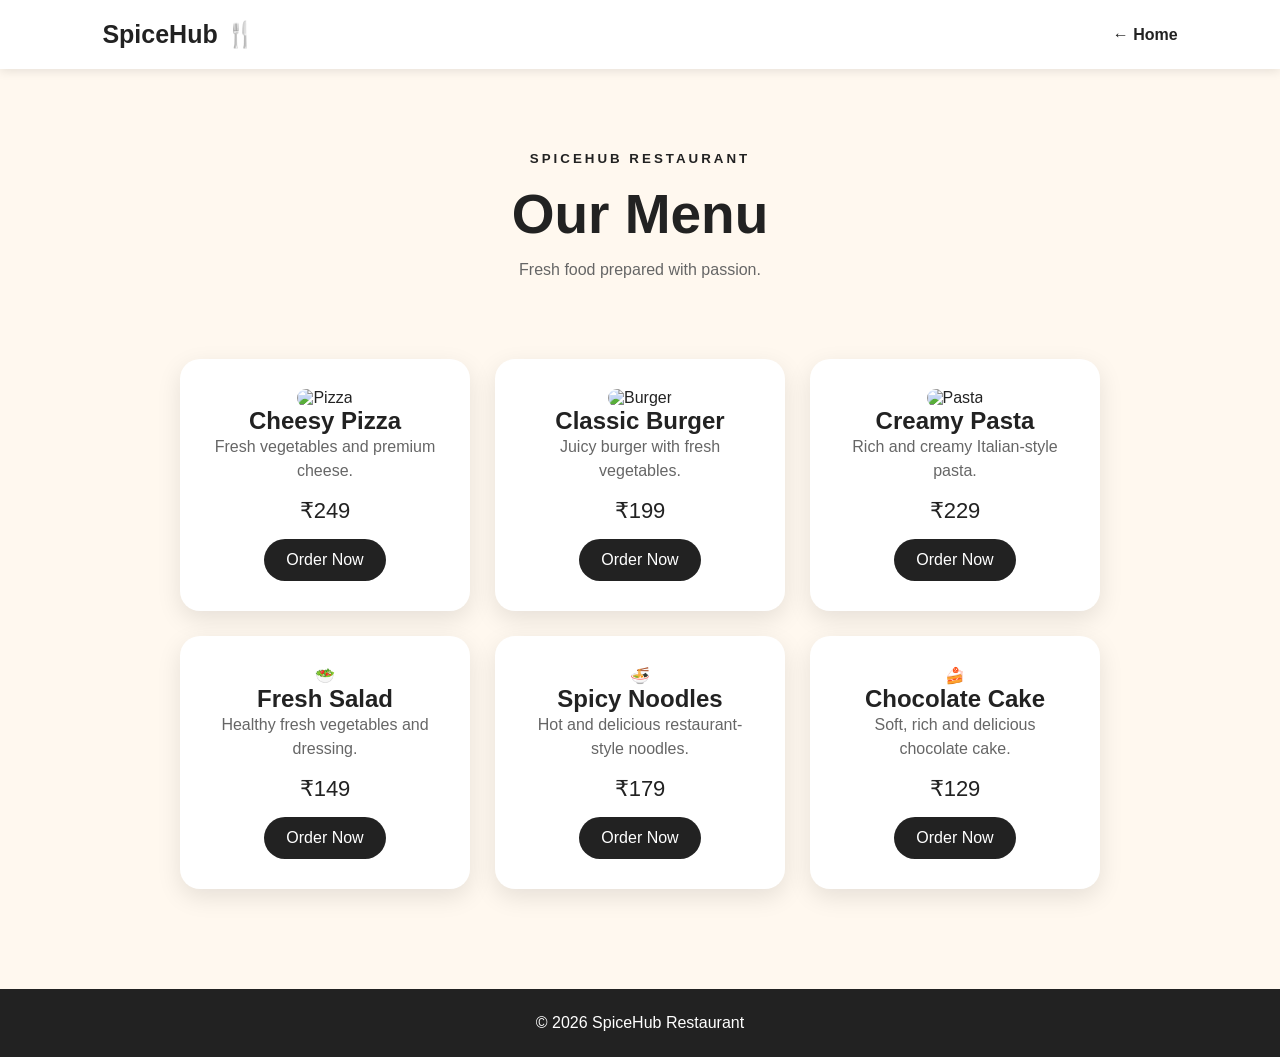
==== menue.html @ 622c00dc "Add files via upload" ====
<!DOCTYPE html>
<html lang="en">
<head>
<meta charset="UTF-8">
<meta name="viewport" content="width=device-width, initial-scale=1.0">

<title>SpiceHub Menu</title>

<style>
* {
    margin: 0;
    padding: 0;
    box-sizing: border-box;
}

body {
    font-family: Arial, sans-serif;
    background: #fff8ef;
    color: #222;
}

nav {
    padding: 20px 8%;
    background: white;
    display: flex;
    justify-content: space-between;
    align-items: center;
    box-shadow: 0 2px 10px rgba(0,0,0,0.1);
}

.logo {
    font-size: 25px;
    font-weight: bold;
}

nav a {
    text-decoration: none;
    color: #222;
    font-weight: bold;
}

.hero {
    text-align: center;
    padding: 80px 20px 50px;
}

.hero small {
    letter-spacing: 3px;
    font-weight: bold;
}

.hero h1 {
    font-size: 55px;
    margin: 15px 0;
}

.hero p {
    color: #666;
}

.menu {
    padding: 30px 8% 100px;
}

.cards {
    display: flex;
    justify-content: center;
    gap: 25px;
    flex-wrap: wrap;
}

.card {
    background: white;
    width: 290px;
    padding: 30px;
    text-align: center;
    border-radius: 20px;
    box-shadow: 0 8px 25px rgba(0,0,0,0.1);
}
.food img {
    width: 100%;
    height: 180px;
    object-fit: cover;
    border-radius: 15px;
}
}

.card h2 {
    margin: 15px 0 10px;
}

.card p {
    color: #666;
    line-height: 1.5;
}

.price {
    display: block;
    font-size: 22px;
    margin-top: 15px;
}

.order {
    display: inline-block;
    margin-top: 15px;
    padding: 12px 22px;
    background: #222;
    color: white;
    text-decoration: none;
    border-radius: 25px;
}

footer {
    text-align: center;
    padding: 25px;
    background: #222;
    color: white;
}

@media(max-width:600px) {
    .hero h1 {
        font-size: 42px;
    }
}
</style>
</head>

<body>

<nav>
    <div class="logo">SpiceHub 🍴</div>
    <a href="index.html">← Home</a>
</nav>

<section class="hero">
    <small>SPICEHUB RESTAURANT</small>
    <h1>Our Menu</h1>
    <p>Fresh food prepared with passion.</p>
</section>

<section class="menu">

<div class="cards">

    <div class="card">
        <div class="food">
    <img src="https://images.unsplash.com/photo-1574071318508-1cdbab80d002?auto=format&fit=crop&w=600&q=80" alt="Pizza">
</div>
        <h2>Cheesy Pizza</h2>
        <p>Fresh vegetables and premium cheese.</p>
        <span class="price">₹249</span>
        <a href="#" class="order">Order Now</a>
    </div>

    <div class="card">
    <div class="food">
    <img src="https://images.unsplash.com/photo-1568901346375-23c9450c58cd?auto=format&fit=crop&w=600&q=80" alt="Burger">
</div>
        <h2>Classic Burger</h2>
        <p>Juicy burger with fresh vegetables.</p>
        <span class="price">₹199</span>
        <a href="#" class="order">Order Now</a>
    </div>

    <div class="card">
    <div class="food">
    <img src="https://images.unsplash.com/photo-1473093295043-cdd812d0e601?auto=format&fit=crop&w=600&q=80" alt="Pasta">
</div>
        <h2>Creamy Pasta</h2>
        <p>Rich and creamy Italian-style pasta.</p>
        <span class="price">₹229</span>
        <a href="#" class="order">Order Now</a>
    </div>

    <div class="card">
        <div class="food">🥗</div>
        <h2>Fresh Salad</h2>
        <p>Healthy fresh vegetables and dressing.</p>
        <span class="price">₹149</span>
        <a href="#" class="order">Order Now</a>
    </div>

    <div class="card">
        <div class="food">🍜</div>
        <h2>Spicy Noodles</h2>
        <p>Hot and delicious restaurant-style noodles.</p>
        <span class="price">₹179</span>
        <a href="#" class="order">Order Now</a>
    </div>

    <div class="card">
        <div class="food">🍰</div>
        <h2>Chocolate Cake</h2>
        <p>Soft, rich and delicious chocolate cake.</p>
        <span class="price">₹129</span>
        <a href="#" class="order">Order Now</a>
    </div>

</div>

</section>

<footer>
    © 2026 SpiceHub Restaurant
</footer>

</body>
</html>
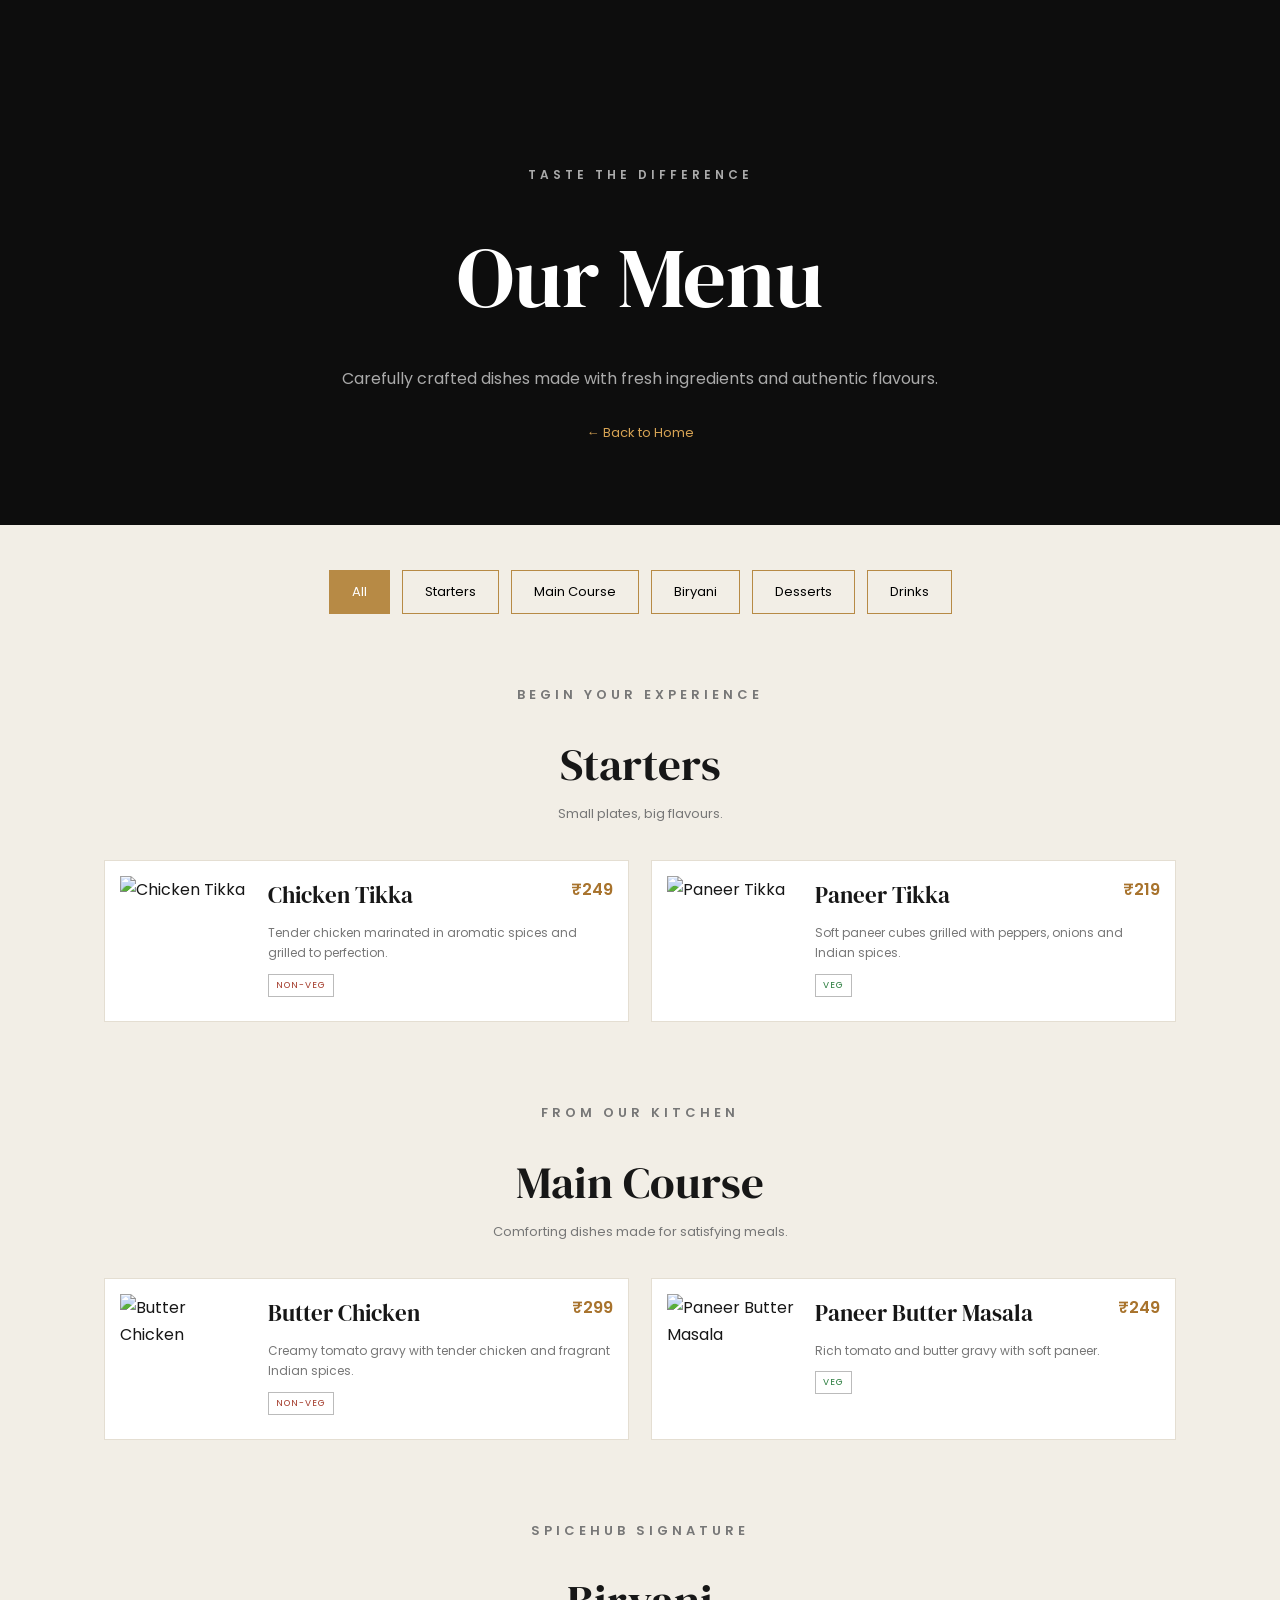
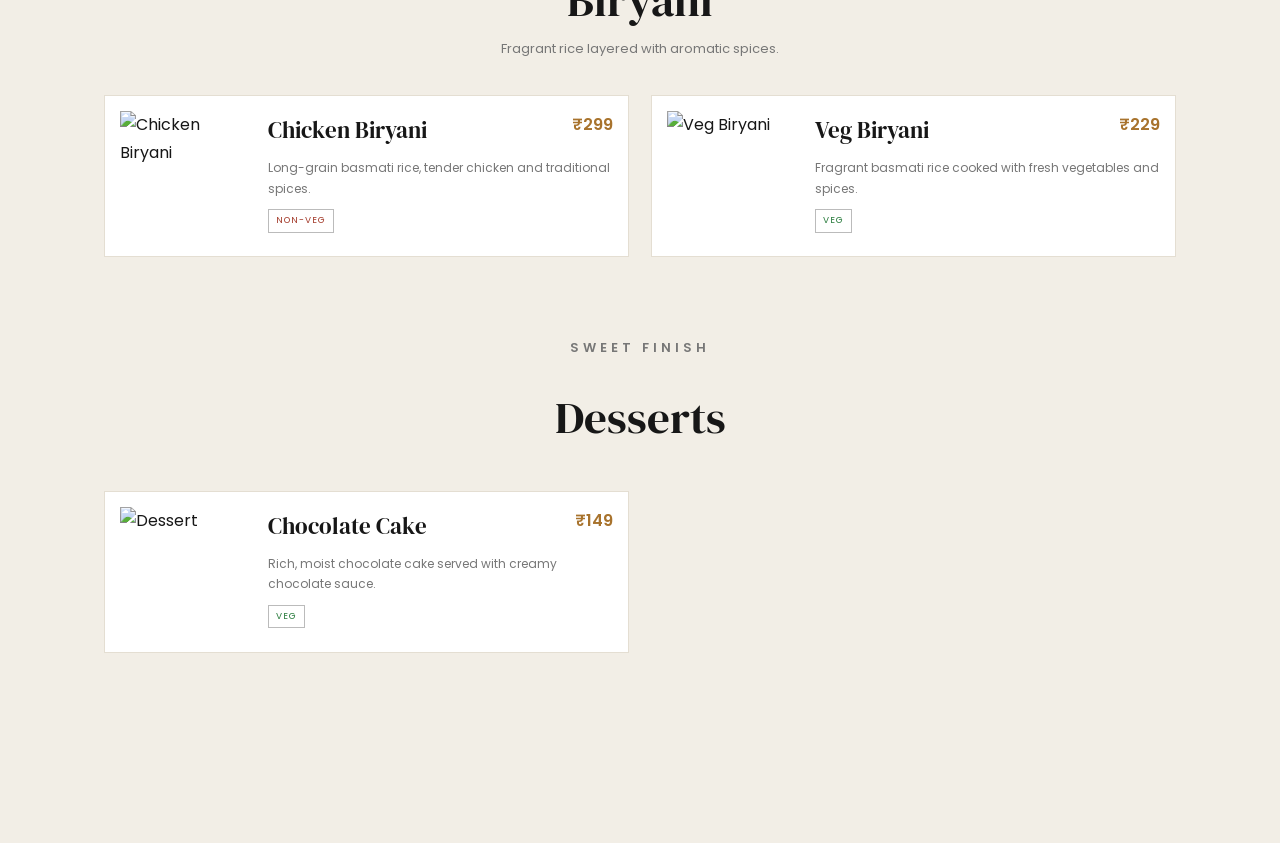
==== commit 184c071d: "Add files via upload" ====
--- a/menue.html
+++ b/menue.html
@@ -1,208 +1,600 @@
 <!DOCTYPE html>
 <html lang="en">
+
 <head>
-<meta charset="UTF-8">
-<meta name="viewport" content="width=device-width, initial-scale=1.0">
-
-<title>SpiceHub Menu</title>
-
-<style>
-* {
-    margin: 0;
-    padding: 0;
-    box-sizing: border-box;
-}
-
-body {
-    font-family: Arial, sans-serif;
-    background: #fff8ef;
-    color: #222;
-}
-
-nav {
-    padding: 20px 8%;
-    background: white;
-    display: flex;
-    justify-content: space-between;
-    align-items: center;
-    box-shadow: 0 2px 10px rgba(0,0,0,0.1);
-}
-
-.logo {
-    font-size: 25px;
-    font-weight: bold;
-}
-
-nav a {
-    text-decoration: none;
-    color: #222;
-    font-weight: bold;
-}
-
-.hero {
-    text-align: center;
-    padding: 80px 20px 50px;
-}
-
-.hero small {
-    letter-spacing: 3px;
-    font-weight: bold;
-}
-
-.hero h1 {
-    font-size: 55px;
-    margin: 15px 0;
-}
-
-.hero p {
-    color: #666;
-}
-
-.menu {
-    padding: 30px 8% 100px;
-}
-
-.cards {
-    display: flex;
-    justify-content: center;
-    gap: 25px;
-    flex-wrap: wrap;
-}
-
-.card {
-    background: white;
-    width: 290px;
-    padding: 30px;
-    text-align: center;
-    border-radius: 20px;
-    box-shadow: 0 8px 25px rgba(0,0,0,0.1);
-}
-.food img {
-    width: 100%;
-    height: 180px;
-    object-fit: cover;
-    border-radius: 15px;
-}
-}
-
-.card h2 {
-    margin: 15px 0 10px;
-}
-
-.card p {
-    color: #666;
-    line-height: 1.5;
-}
-
-.price {
-    display: block;
-    font-size: 22px;
-    margin-top: 15px;
-}
-
-.order {
-    display: inline-block;
-    margin-top: 15px;
-    padding: 12px 22px;
-    background: #222;
-    color: white;
-    text-decoration: none;
-    border-radius: 25px;
-}
-
-footer {
-    text-align: center;
-    padding: 25px;
-    background: #222;
-    color: white;
-}
-
-@media(max-width:600px) {
-    .hero h1 {
-        font-size: 42px;
-    }
-}
-</style>
+    <meta charset="UTF-8">
+    <meta name="viewport" content="width=device-width, initial-scale=1.0">
+
+    <title>SpiceHub | Menu</title>
+
+    <link rel="preconnect" href="https://fonts.googleapis.com">
+    <link rel="preconnect" href="https://fonts.gstatic.com" crossorigin>
+
+    <link href="https://fonts.googleapis.com/css2?family=DM+Serif+Display&family=Poppins:wght@300;400;500;600;700&display=swap" rel="stylesheet">
+
+    <link rel="stylesheet" href="style.css">
+
+    <style>
+
+        .menu-page {
+            background: #f2eee6;
+            color: #171717;
+            min-height: 100vh;
+        }
+
+        .menu-header {
+            padding: 150px 7% 80px;
+            text-align: center;
+            background: #0d0d0d;
+        }
+
+        .menu-header h1 {
+            font-family: "DM Serif Display", serif;
+            font-size: clamp(50px, 7vw, 85px);
+            font-weight: 400;
+            color: white;
+        }
+
+        .menu-header p {
+            color: #aaa;
+            margin-top: 15px;
+        }
+
+        .menu-categories {
+            display: flex;
+            justify-content: center;
+            gap: 12px;
+            flex-wrap: wrap;
+            padding: 45px 5% 20px;
+        }
+
+        .category-btn {
+            border: 1px solid #b78a45;
+            background: transparent;
+            padding: 11px 22px;
+            cursor: pointer;
+            font-family: "Poppins", sans-serif;
+            font-size: 13px;
+            transition: .3s;
+        }
+
+        .category-btn:hover,
+        .category-btn.active {
+            background: #b78a45;
+            color: white;
+        }
+
+        .menu-container {
+            max-width: 1200px;
+            margin: auto;
+            padding: 50px 5% 110px;
+        }
+
+        .menu-section {
+            margin-bottom: 80px;
+        }
+
+        .menu-section-title {
+            text-align: center;
+            margin-bottom: 35px;
+        }
+
+        .menu-section-title h2 {
+            font-family: "DM Serif Display", serif;
+            font-size: 45px;
+            font-weight: 400;
+        }
+
+        .menu-section-title p {
+            color: #777;
+            font-size: 13px;
+        }
+
+        .menu-items {
+            display: grid;
+            grid-template-columns: 1fr 1fr;
+            gap: 22px;
+        }
+
+        .menu-item {
+            display: flex;
+            gap: 18px;
+            background: #fff;
+            padding: 15px;
+            border: 1px solid #e4ded2;
+            transition: .3s;
+        }
+
+        .menu-item:hover {
+            transform: translateY(-4px);
+            box-shadow: 0 12px 30px rgba(0,0,0,.08);
+        }
+
+        .menu-item img {
+            width: 130px;
+            height: 130px;
+            object-fit: cover;
+            flex-shrink: 0;
+        }
+
+        .menu-item-content {
+            flex: 1;
+        }
+
+        .menu-item-top {
+            display: flex;
+            justify-content: space-between;
+            gap: 10px;
+        }
+
+        .menu-item h3 {
+            font-family: "DM Serif Display", serif;
+            font-size: 23px;
+            font-weight: 400;
+        }
+
+        .price {
+            color: #a8732d;
+            font-weight: 600;
+            white-space: nowrap;
+        }
+
+        .menu-item p {
+            color: #777;
+            font-size: 12px;
+            margin-top: 8px;
+        }
+
+        .tag {
+            display: inline-block;
+            margin-top: 10px;
+            font-size: 9px;
+            letter-spacing: 1px;
+            border: 1px solid #bbb;
+            padding: 3px 7px;
+        }
+
+        .veg {
+            color: #287b3c;
+        }
+
+        .nonveg {
+            color: #a33a2a;
+        }
+
+        .back-home {
+            display: inline-block;
+            margin-top: 30px;
+            color: #d6a354;
+            font-size: 13px;
+        }
+
+        @media (max-width: 750px) {
+
+            .menu-items {
+                grid-template-columns: 1fr;
+            }
+
+            .menu-item img {
+                width: 105px;
+                height: 105px;
+            }
+
+            .menu-item h3 {
+                font-size: 20px;
+            }
+
+        }
+
+        @media (max-width: 450px) {
+
+            .menu-item {
+                gap: 12px;
+                padding: 10px;
+            }
+
+            .menu-item img {
+                width: 90px;
+                height: 90px;
+            }
+
+            .menu-item h3 {
+                font-size: 18px;
+            }
+
+            .menu-item p {
+                font-size: 11px;
+            }
+
+        }
+
+    </style>
+
 </head>
 
+
 <body>
 
-<nav>
-    <div class="logo">SpiceHub 🍴</div>
-    <a href="index.html">← Home</a>
-</nav>
-
-<section class="hero">
-    <small>SPICEHUB RESTAURANT</small>
-    <h1>Our Menu</h1>
-    <p>Fresh food prepared with passion.</p>
-</section>
-
-<section class="menu">
-
-<div class="cards">
-
-    <div class="card">
-        <div class="food">
-    <img src="https://images.unsplash.com/photo-1574071318508-1cdbab80d002?auto=format&fit=crop&w=600&q=80" alt="Pizza">
+<div class="menu-page">
+
+
+    <!-- HEADER -->
+
+    <section class="menu-header">
+
+        <p class="section-label">
+            TASTE THE DIFFERENCE
+        </p>
+
+        <h1>Our Menu</h1>
+
+        <p>
+            Carefully crafted dishes made with fresh ingredients
+            and authentic flavours.
+        </p>
+
+        <a href="index.html" class="back-home">
+            ← Back to Home
+        </a>
+
+    </section>
+
+
+    <!-- CATEGORIES -->
+
+    <div class="menu-categories">
+
+        <button class="category-btn active">
+            All
+        </button>
+
+        <button class="category-btn">
+            Starters
+        </button>
+
+        <button class="category-btn">
+            Main Course
+        </button>
+
+        <button class="category-btn">
+            Biryani
+        </button>
+
+        <button class="category-btn">
+            Desserts
+        </button>
+
+        <button class="category-btn">
+            Drinks
+        </button>
+
+    </div>
+
+
+    <!-- MENU -->
+
+    <main class="menu-container">
+
+
+        <!-- STARTERS -->
+
+        <section class="menu-section">
+
+            <div class="menu-section-title">
+
+                <p class="section-label">
+                    BEGIN YOUR EXPERIENCE
+                </p>
+
+                <h2>Starters</h2>
+
+                <p>
+                    Small plates, big flavours.
+                </p>
+
+            </div>
+
+
+            <div class="menu-items">
+
+
+                <div class="menu-item">
+
+                    <img
+                        src="https://images.unsplash.com/photo-1562967914-608f82629710?auto=format&fit=crop&w=500&q=80"
+                        alt="Chicken Tikka">
+
+                    <div class="menu-item-content">
+
+                        <div class="menu-item-top">
+
+                            <h3>Chicken Tikka</h3>
+
+                            <span class="price">₹249</span>
+
+                        </div>
+
+                        <p>
+                            Tender chicken marinated in aromatic spices
+                            and grilled to perfection.
+                        </p>
+
+                        <span class="tag nonveg">
+                            NON-VEG
+                        </span>
+
+                    </div>
+
+                </div>
+
+
+                <div class="menu-item">
+
+                    <img
+                        src="https://images.unsplash.com/photo-1601050690597-df0568f70950?auto=format&fit=crop&w=500&q=80"
+                        alt="Paneer Tikka">
+
+                    <div class="menu-item-content">
+
+                        <div class="menu-item-top">
+
+                            <h3>Paneer Tikka</h3>
+
+                            <span class="price">₹219</span>
+
+                        </div>
+
+                        <p>
+                            Soft paneer cubes grilled with peppers,
+                            onions and Indian spices.
+                        </p>
+
+                        <span class="tag veg">
+                            VEG
+                        </span>
+
+                    </div>
+
+                </div>
+
+
+            </div>
+
+        </section>
+
+
+        <!-- MAIN COURSE -->
+
+        <section class="menu-section">
+
+            <div class="menu-section-title">
+
+                <p class="section-label">
+                    FROM OUR KITCHEN
+                </p>
+
+                <h2>Main Course</h2>
+
+                <p>
+                    Comforting dishes made for satisfying meals.
+                </p>
+
+            </div>
+
+
+            <div class="menu-items">
+
+
+                <div class="menu-item">
+
+                    <img
+                        src="https://images.unsplash.com/photo-1603894584373-5ac82b2ae398?auto=format&fit=crop&w=500&q=80"
+                        alt="Butter Chicken">
+
+                    <div class="menu-item-content">
+
+                        <div class="menu-item-top">
+
+                            <h3>Butter Chicken</h3>
+
+                            <span class="price">₹299</span>
+
+                        </div>
+
+                        <p>
+                            Creamy tomato gravy with tender chicken
+                            and fragrant Indian spices.
+                        </p>
+
+                        <span class="tag nonveg">
+                            NON-VEG
+                        </span>
+
+                    </div>
+
+                </div>
+
+
+                <div class="menu-item">
+
+                    <img
+                        src="https://images.unsplash.com/photo-1631452180519-c014fe946bc7?auto=format&fit=crop&w=500&q=80"
+                        alt="Paneer Butter Masala">
+
+                    <div class="menu-item-content">
+
+                        <div class="menu-item-top">
+
+                            <h3>Paneer Butter Masala</h3>
+
+                            <span class="price">₹249</span>
+
+                        </div>
+
+                        <p>
+                            Rich tomato and butter gravy with
+                            soft paneer.
+                        </p>
+
+                        <span class="tag veg">
+                            VEG
+                        </span>
+
+                    </div>
+
+                </div>
+
+
+            </div>
+
+        </section>
+
+
+        <!-- BIRYANI -->
+
+        <section class="menu-section">
+
+            <div class="menu-section-title">
+
+                <p class="section-label">
+                    SPICEHUB SIGNATURE
+                </p>
+
+                <h2>Biryani</h2>
+
+                <p>
+                    Fragrant rice layered with aromatic spices.
+                </p>
+
+            </div>
+
+
+            <div class="menu-items">
+
+
+                <div class="menu-item">
+
+                    <img
+                        src="https://images.unsplash.com/photo-1563379091339-03246963d96c?auto=format&fit=crop&w=500&q=80"
+                        alt="Chicken Biryani">
+
+                    <div class="menu-item-content">
+
+                        <div class="menu-item-top">
+
+                            <h3>Chicken Biryani</h3>
+
+                            <span class="price">₹299</span>
+
+                        </div>
+
+                        <p>
+                            Long-grain basmati rice, tender chicken
+                            and traditional spices.
+                        </p>
+
+                        <span class="tag nonveg">
+                            NON-VEG
+                        </span>
+
+                    </div>
+
+                </div>
+
+
+                <div class="menu-item">
+
+                    <img
+                        src="https://images.unsplash.com/photo-1596797038530-2c107229654b?auto=format&fit=crop&w=500&q=80"
+                        alt="Veg Biryani">
+
+                    <div class="menu-item-content">
+
+                        <div class="menu-item-top">
+
+                            <h3>Veg Biryani</h3>
+
+                            <span class="price">₹229</span>
+
+                        </div>
+
+                        <p>
+                            Fragrant basmati rice cooked with fresh
+                            vegetables and spices.
+                        </p>
+
+                        <span class="tag veg">
+                            VEG
+                        </span>
+
+                    </div>
+
+                </div>
+
+
+            </div>
+
+        </section>
+
+
+        <!-- DESSERTS -->
+
+        <section class="menu-section">
+
+            <div class="menu-section-title">
+
+                <p class="section-label">
+                    SWEET FINISH
+                </p>
+
+                <h2>Desserts</h2>
+
+            </div>
+
+
+            <div class="menu-items">
+
+
+                <div class="menu-item">
+
+                    <img
+                        src="https://images.unsplash.com/photo-1565958011703-44f9829ba187?auto=format&fit=crop&w=500&q=80"
+                        alt="Dessert">
+
+                    <div class="menu-item-content">
+
+                        <div class="menu-item-top">
+
+                            <h3>Chocolate Cake</h3>
+
+                            <span class="price">₹149</span>
+
+                        </div>
+
+                        <p>
+                            Rich, moist chocolate cake served
+                            with creamy chocolate sauce.
+                        </p>
+
+                        <span class="tag veg">
+                            VEG
+                        </span>
+
+                    </div>
+
+                </div>
+
+
+            </div>
+
+        </section>
+
+
+    </main>
+
+
 </div>
-        <h2>Cheesy Pizza</h2>
-        <p>Fresh vegetables and premium cheese.</p>
-        <span class="price">₹249</span>
-        <a href="#" class="order">Order Now</a>
-    </div>
-
-    <div class="card">
-    <div class="food">
-    <img src="https://images.unsplash.com/photo-1568901346375-23c9450c58cd?auto=format&fit=crop&w=600&q=80" alt="Burger">
-</div>
-        <h2>Classic Burger</h2>
-        <p>Juicy burger with fresh vegetables.</p>
-        <span class="price">₹199</span>
-        <a href="#" class="order">Order Now</a>
-    </div>
-
-    <div class="card">
-    <div class="food">
-    <img src="https://images.unsplash.com/photo-1473093295043-cdd812d0e601?auto=format&fit=crop&w=600&q=80" alt="Pasta">
-</div>
-        <h2>Creamy Pasta</h2>
-        <p>Rich and creamy Italian-style pasta.</p>
-        <span class="price">₹229</span>
-        <a href="#" class="order">Order Now</a>
-    </div>
-
-    <div class="card">
-        <div class="food">🥗</div>
-        <h2>Fresh Salad</h2>
-        <p>Healthy fresh vegetables and dressing.</p>
-        <span class="price">₹149</span>
-        <a href="#" class="order">Order Now</a>
-    </div>
-
-    <div class="card">
-        <div class="food">🍜</div>
-        <h2>Spicy Noodles</h2>
-        <p>Hot and delicious restaurant-style noodles.</p>
-        <span class="price">₹179</span>
-        <a href="#" class="order">Order Now</a>
-    </div>
-
-    <div class="card">
-        <div class="food">🍰</div>
-        <h2>Chocolate Cake</h2>
-        <p>Soft, rich and delicious chocolate cake.</p>
-        <span class="price">₹129</span>
-        <a href="#" class="order">Order Now</a>
-    </div>
-
-</div>
-
-</section>
-
-<footer>
-    © 2026 SpiceHub Restaurant
-</footer>
 
 </body>
+
 </html>
--- a/style.css
+++ b/style.css
@@ -0,0 +1,611 @@
+/* ================================
+   SPICEHUB — PREMIUM RESTAURANT
+   ================================ */
+
+* {
+    margin: 0;
+    padding: 0;
+    box-sizing: border-box;
+}
+
+html {
+    scroll-behavior: smooth;
+}
+
+body {
+    font-family: "Poppins", sans-serif;
+    background: #0d0d0d;
+    color: #f5f1e8;
+    line-height: 1.7;
+}
+
+a {
+    text-decoration: none;
+    color: inherit;
+}
+
+
+/* ================================
+   NAVBAR
+   ================================ */
+
+.navbar {
+    position: absolute;
+    top: 0;
+    left: 0;
+    width: 100%;
+    padding: 25px 7%;
+    display: flex;
+    align-items: center;
+    justify-content: space-between;
+    z-index: 100;
+}
+
+.logo {
+    font-family: "DM Serif Display", serif;
+    font-size: 28px;
+    letter-spacing: 2px;
+}
+
+.logo span {
+    color: #d6a354;
+}
+
+.navbar nav {
+    display: flex;
+    gap: 32px;
+}
+
+.navbar nav a {
+    font-size: 14px;
+    color: #fff;
+    transition: 0.3s;
+}
+
+.navbar nav a:hover {
+    color: #d6a354;
+}
+
+.nav-btn {
+    padding: 12px 22px;
+    border: 1px solid #d6a354;
+    color: #d6a354;
+    font-size: 13px;
+    transition: 0.3s;
+}
+
+.nav-btn:hover {
+    background: #d6a354;
+    color: #111;
+}
+
+
+/* ================================
+   HERO
+   ================================ */
+
+.hero {
+    min-height: 100vh;
+    position: relative;
+    display: flex;
+    align-items: center;
+    padding: 120px 7%;
+    background-image:
+        url("https://images.unsplash.com/photo-1515003197210-e0cd71810b5f?auto=format&fit=crop&w=2000&q=85");
+    background-size: cover;
+    background-position: center;
+}
+
+.hero-overlay {
+    position: absolute;
+    inset: 0;
+    background: linear-gradient(
+        90deg,
+        rgba(0, 0, 0, 0.85),
+        rgba(0, 0, 0, 0.45),
+        rgba(0, 0, 0, 0.2)
+    );
+}
+
+.hero-content {
+    position: relative;
+    max-width: 760px;
+    z-index: 2;
+    animation: fadeUp 1.2s ease;
+}
+
+.small-title,
+.section-label {
+    color: #d6a354;
+    font-size: 12px;
+    letter-spacing: 4px;
+    font-weight: 600;
+    margin-bottom: 20px;
+}
+
+.hero h1 {
+    font-family: "DM Serif Display", serif;
+    font-size: clamp(52px, 7vw, 92px);
+    line-height: 1.05;
+    font-weight: 400;
+}
+
+.hero h1 span {
+    color: #d6a354;
+}
+
+.hero-text {
+    max-width: 570px;
+    margin: 28px 0;
+    color: #ddd;
+    font-size: 16px;
+}
+
+.hero-buttons {
+    display: flex;
+    gap: 15px;
+    flex-wrap: wrap;
+}
+
+.primary-btn,
+.secondary-btn {
+    display: inline-block;
+    padding: 15px 28px;
+    font-size: 13px;
+    font-weight: 600;
+    letter-spacing: 0.5px;
+    transition: 0.3s;
+}
+
+.primary-btn {
+    background: #d6a354;
+    color: #111;
+}
+
+.primary-btn:hover {
+    transform: translateY(-3px);
+    background: #e5b86c;
+}
+
+.secondary-btn {
+    border: 1px solid #fff;
+    color: #fff;
+}
+
+.secondary-btn:hover {
+    background: #fff;
+    color: #111;
+}
+
+.scroll-down {
+    position: absolute;
+    bottom: 30px;
+    right: 7%;
+    font-size: 11px;
+    letter-spacing: 2px;
+    color: #ccc;
+}
+
+
+/* ================================
+   FEATURES
+   ================================ */
+
+.features {
+    display: grid;
+    grid-template-columns: repeat(3, 1fr);
+    gap: 1px;
+    background: #292929;
+}
+
+.feature {
+    background: #111;
+    text-align: center;
+    padding: 55px 30px;
+}
+
+.feature-icon {
+    color: #d6a354;
+    font-size: 30px;
+    margin-bottom: 15px;
+}
+
+.feature h3 {
+    font-family: "DM Serif Display", serif;
+    font-size: 24px;
+    font-weight: 400;
+    margin-bottom: 10px;
+}
+
+.feature p {
+    color: #999;
+    font-size: 13px;
+}
+
+
+/* ================================
+   INTRO / ABOUT
+   ================================ */
+
+.intro {
+    padding: 120px 7%;
+    display: grid;
+    grid-template-columns: 1fr 1fr;
+    gap: 80px;
+    align-items: center;
+    background: #f2eee6;
+    color: #171717;
+}
+
+.intro-image {
+    height: 600px;
+    overflow: hidden;
+}
+
+.intro-image img {
+    width: 100%;
+    height: 100%;
+    object-fit: cover;
+    transition: 0.6s;
+}
+
+.intro-image:hover img {
+    transform: scale(1.05);
+}
+
+.intro-content {
+    max-width: 550px;
+}
+
+.intro-content h2,
+.section-heading h2,
+.cta h2 {
+    font-family: "DM Serif Display", serif;
+    font-weight: 400;
+    font-size: clamp(42px, 5vw, 65px);
+    line-height: 1.1;
+    margin-bottom: 25px;
+}
+
+.intro-content .section-label {
+    color: #9b6a24;
+}
+
+.intro-content p:not(.section-label) {
+    color: #555;
+    margin-bottom: 18px;
+    font-size: 15px;
+}
+
+.text-btn {
+    display: inline-block;
+    margin-top: 15px;
+    color: #9b6a24;
+    font-weight: 600;
+    font-size: 14px;
+}
+
+
+/* ================================
+   MENU
+   ================================ */
+
+.menu-preview {
+    padding: 120px 7%;
+    background: #0d0d0d;
+}
+
+.section-heading {
+    text-align: center;
+    max-width: 700px;
+    margin: 0 auto 60px;
+}
+
+.section-heading h2 {
+    color: #fff;
+}
+
+.section-heading > p:last-child {
+    color: #888;
+    font-size: 14px;
+}
+
+.food-grid {
+    display: grid;
+    grid-template-columns: repeat(3, 1fr);
+    gap: 25px;
+}
+
+.food-card {
+    background: #171717;
+    overflow: hidden;
+    transition: 0.4s;
+}
+
+.food-card:hover {
+    transform: translateY(-8px);
+}
+
+.food-card img {
+    width: 100%;
+    height: 300px;
+    object-fit: cover;
+    display: block;
+}
+
+.food-info {
+    padding: 25px;
+}
+
+.food-info span {
+    color: #d6a354;
+    font-size: 10px;
+    letter-spacing: 2px;
+}
+
+.food-info h3 {
+    font-family: "DM Serif Display", serif;
+    font-size: 28px;
+    font-weight: 400;
+    margin: 8px 0;
+}
+
+.food-info p {
+    color: #888;
+    font-size: 13px;
+    margin-bottom: 15px;
+}
+
+.food-info strong {
+    color: #d6a354;
+    font-size: 18px;
+}
+
+
+/* ================================
+   CTA
+   ================================ */
+
+.cta {
+    min-height: 550px;
+    display: flex;
+    align-items: center;
+    justify-content: center;
+    text-align: center;
+    padding: 80px 7%;
+    background-image:
+        linear-gradient(
+            rgba(0,0,0,0.72),
+            rgba(0,0,0,0.72)
+        ),
+        url("https://images.unsplash.com/photo-1414235077428-338989a2e8c0?auto=format&fit=crop&w=1800&q=85");
+    background-size: cover;
+    background-position: center;
+}
+
+.cta-content {
+    max-width: 700px;
+}
+
+.cta h2 {
+    color: #fff;
+}
+
+.cta p:not(.section-label) {
+    color: #ccc;
+    margin-bottom: 30px;
+}
+
+
+/* ================================
+   CONTACT
+   ================================ */
+
+.contact {
+    padding: 110px 7%;
+    background: #f2eee6;
+    color: #171717;
+}
+
+.contact .section-heading h2 {
+    color: #171717;
+}
+
+.contact .section-label {
+    color: #9b6a24;
+}
+
+.contact-grid {
+    max-width: 1000px;
+    margin: auto;
+    display: grid;
+    grid-template-columns: repeat(3, 1fr);
+    gap: 30px;
+    text-align: center;
+}
+
+.contact-grid h3 {
+    font-family: "DM Serif Display", serif;
+    font-size: 25px;
+    font-weight: 400;
+    margin-bottom: 10px;
+}
+
+.contact-grid p {
+    color: #666;
+    font-size: 14px;
+}
+
+
+/* ================================
+   FOOTER
+   ================================ */
+
+footer {
+    padding: 60px 7% 30px;
+    text-align: center;
+    background: #090909;
+}
+
+.footer-logo {
+    font-family: "DM Serif Display", serif;
+    font-size: 30px;
+    letter-spacing: 3px;
+    margin-bottom: 10px;
+}
+
+footer > p {
+    color: #777;
+    font-size: 13px;
+}
+
+.footer-links {
+    display: flex;
+    justify-content: center;
+    gap: 25px;
+    margin: 25px 0;
+}
+
+.footer-links a {
+    font-size: 13px;
+    color: #aaa;
+    transition: 0.3s;
+}
+
+.footer-links a:hover {
+    color: #d6a354;
+}
+
+.copyright {
+    padding-top: 25px;
+    border-top: 1px solid #222;
+}
+
+
+/* ================================
+   ANIMATION
+   ================================ */
+
+@keyframes fadeUp {
+
+    from {
+        opacity: 0;
+        transform: translateY(30px);
+    }
+
+    to {
+        opacity: 1;
+        transform: translateY(0);
+    }
+
+}
+
+
+/* ================================
+   TABLET
+   ================================ */
+
+@media (max-width: 900px) {
+
+    .navbar nav {
+        display: none;
+    }
+
+    .features {
+        grid-template-columns: 1fr;
+    }
+
+    .intro {
+        grid-template-columns: 1fr;
+        gap: 50px;
+    }
+
+    .intro-image {
+        height: 450px;
+    }
+
+    .food-grid {
+        grid-template-columns: 1fr 1fr;
+    }
+
+    .contact-grid {
+        grid-template-columns: 1fr;
+    }
+
+}
+
+
+/* ================================
+   MOBILE
+   ================================ */
+
+@media (max-width: 600px) {
+
+    .navbar {
+        padding: 20px 5%;
+    }
+
+    .logo {
+        font-size: 23px;
+    }
+
+    .nav-btn {
+        padding: 9px 13px;
+        font-size: 11px;
+    }
+
+    .hero {
+        padding: 100px 5%;
+        min-height: 100svh;
+    }
+
+    .hero h1 {
+        font-size: 48px;
+    }
+
+    .hero-text {
+        font-size: 14px;
+    }
+
+    .scroll-down {
+        display: none;
+    }
+
+    .feature {
+        padding: 40px 20px;
+    }
+
+    .intro,
+    .menu-preview,
+    .contact {
+        padding: 80px 5%;
+    }
+
+    .intro-image {
+        height: 350px;
+    }
+
+    .intro-content h2,
+    .section-heading h2,
+    .cta h2 {
+        font-size: 42px;
+    }
+
+    .food-grid {
+        grid-template-columns: 1fr;
+    }
+
+    .food-card img {
+        height: 260px;
+    }
+
+    .cta {
+        min-height: 500px;
+        padding: 60px 5%;
+    }
+
+    .footer-links {
+        flex-wrap: wrap;
+    }
+
+}
